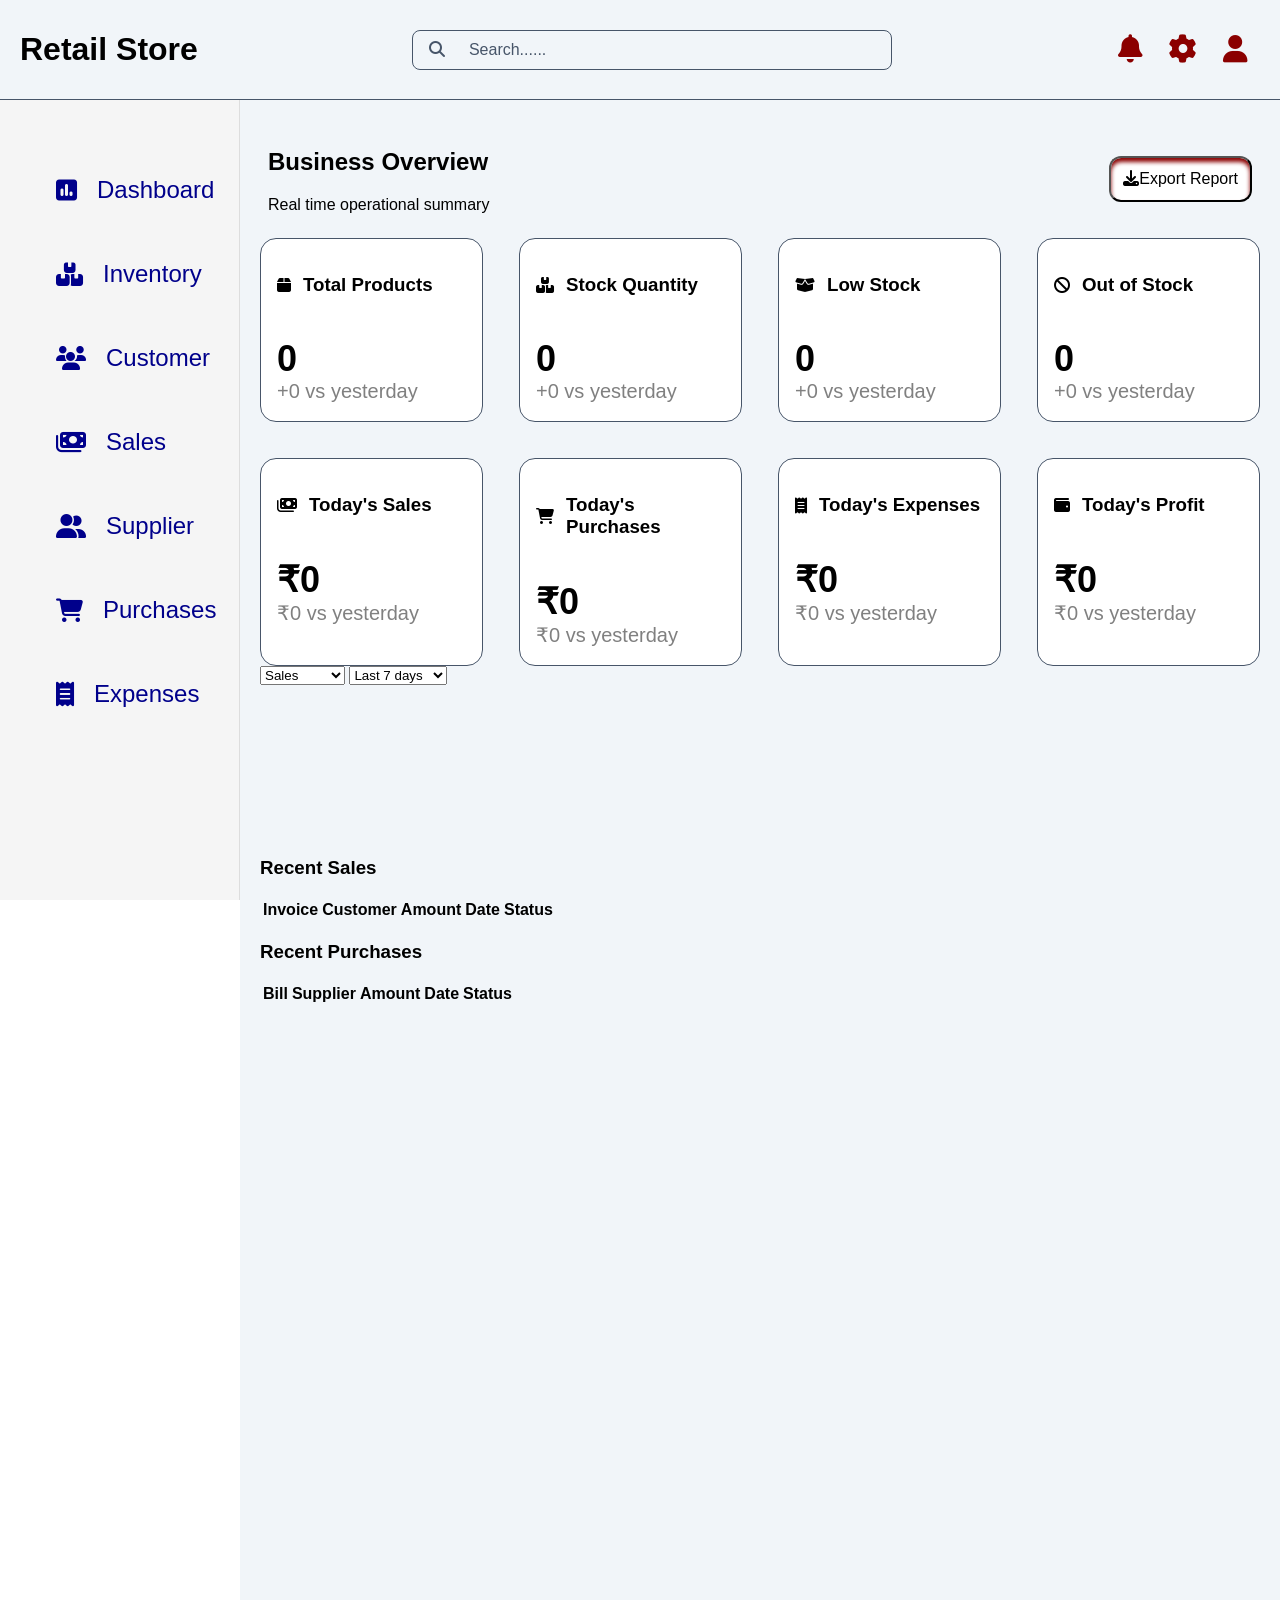
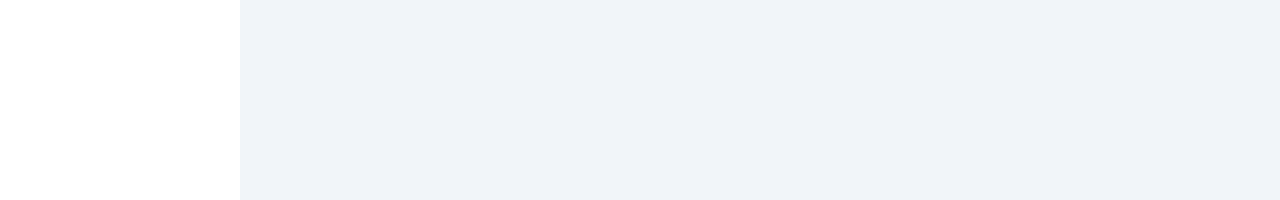
==== index.html @ 20d13215 "dashboard card css completed" ====
<!DOCTYPE html>
<html lang="en">
<head>
    <meta charset="UTF-8">
    <meta name="viewport" content="width=device-width, initial-scale=1.0">
    <link rel="stylesheet" href="https://cdnjs.cloudflare.com/ajax/libs/font-awesome/6.7.2/css/all.min.css">
    <link rel="stylesheet" href="./css/dashboard.css">
    <link rel="stylesheet" href="./css/layout.css">
    <title>Retail Management System</title>
</head>
<body>
    <!-- app layout -->
    <header class="header">
        <div class="header-logo">
            <h1>Retail Store</h1>
        </div>

        <form class="header-search" id="header-search">
            <label for="search">
                <span><i class="fa-solid fa-magnifying-glass"></i></span>
            </label>
            <input id="search" name="search" placeholder="Search......" type="search">
        </form>

        <div class="header-actions">
            <button><i class="fa-solid fa-bell"></i></button>
            <button><i class="fa-solid fa-gear"></i></button>
            <button><i class="fa-solid fa-user"></i></button>
        </div>
    </header>

    <main>
        <!-- app layout -->
        <div class="app-layout">
            <aside class="sidebar">
                <nav class="navlinks" id="navlinks">
                    <a href="index.html"><i class="fa-solid fa-square-poll-vertical"></i>Dashboard</a>
                    <a href="inventory.html"><i class="fa-solid fa-boxes-stacked"></i>Inventory</a>
                    <a href="customer.html"><i class="fa-solid fa-users"></i>Customer</a>
                    <a href="sales.html"><i class="fa-solid fa-money-bills"></i>Sales</a>
                    <a href="supplier.html"><i class="fa-solid fa-user-group"></i>Supplier</a>
                    <a href="purchase.html"><i class="fa-solid fa-cart-shopping"></i>Purchases</a>
                    <a href="expense.html"><i class="fa-solid fa-receipt"></i>Expenses</a>
                </nav>
            </aside>

            <section class="page-section">
                <div class="dashboard-header">
                    <div class="dashboard-title">
                        <h2>Business Overview</h2>
                        <p>Real time operational summary</p>
                    </div>

                    <div class="dashboard-action" id="dashboard-action">
                        <button class="dashboard-button" type="submit"><i class="fa-solid fa-download"></i>Export Report</button>
                    </div>
                </div>
                
                <div class="dashboard-cards" id="dashboard-cards">
                    <div class="card">
                        <div class="card-header">
                            <i class="fa-solid fa-box"></i> <h3>Total Products</h3>
                        </div>
                        <div class="card-body">
                            <p class="card-number" id="total-products">0</p>
                            <p class="card-comparison">+0 vs yesterday</p>
                        </div>
                    </div>

                    <div class="card">
                        <div class="card-header">
                            <i class="fa-solid fa-boxes-stacked"></i> <h3>Stock Quantity</h3>
                        </div>
                        <div class="card-body">
                            <p class="card-number" id="stock-quantity">0</p>
                            <p class="card-comparison">+0 vs yesterday</p>
                        </div>
                    </div>

                    <div class="card">
                        <div class="card-header">
                            <i class="fa-solid fa-box-open"></i> <h3>Low Stock</h3>
                        </div>
                        <div class="card-body">
                            <p class="card-number" id="low-stock">0</p>
                            <p class="card-comparison">+0 vs yesterday</p>
                        </div>
                    </div>

                    <div class="card">
                        <div class="card-header">
                            <i class="fa-solid fa-ban"></i> <h3>Out of Stock</h3>
                        </div>
                        <div class="card-body">
                            <p class="card-number" id="stock-out">0</p>
                            <p class="card-comparison">+0 vs yesterday</p>
                        </div>
                    </div>

                        <!-- business cards -->
                    <div class="card">
                        <div class="card-header">
                            <i class="fa-solid fa-money-bills"></i> <h3>Today's Sales</h3>
                        </div>
                        <div class="card-body">
                            <p class="card-number" id="today-sales">₹0</p>
                            <p class="card-comparison">₹0 vs yesterday</p>
                        </div>
                    </div>

                    <div class="card">
                        <div class="card-header">
                            <i class="fa-solid fa-cart-shopping"></i> <h3>Today's Purchases</h3>
                        </div>
                        <div class="card-body">
                            <p class="card-number" id="today-purchases">₹0</p>
                            <p class="card-comparison">₹0 vs yesterday</p>
                        </div>
                    </div>

                    <div class="card">
                        <div class="card-header">
                            <i class="fa-solid fa-receipt"></i> <h3>Today's Expenses</h3>
                        </div>
                        <div class="card-body">
                            <p class="card-number" id="today-expenses">₹0</p>
                            <p class="card-comparison">₹0 vs yesterday</p>
                        </div>
                    </div>

                    <div class="card">
                        <div class="card-header">
                            <i class="fa-solid fa-wallet"></i> <h3>Today's Profit</h3>
                        </div>
                        <div class="card-body">
                            <p class="card-number" id="today-profit">₹0</p>
                            <p class="card-comparison">₹0 vs yesterday</p>
                        </div>
                    </div>
                </div>

                <div class="dashboard-chart">
                    <div class="chart-header">
                        <select name="business-trend" id="business-trend">
                            <option value="sales" selected>Sales</option>
                            <option value="purchase">Purchases</option>
                            <option value="expense">Expenses</option>
                            <option value="profit">Profit</option>
                        </select>
                        <select name="business-period" id="business-period">
                            <option value="7">Last 7 days</option>
                            <option value="14">Last 14 days</option>
                            <option value="30">Last 30 days</option>
                        </select>
                    </div>
                    <div class="chart-body">
                        <canvas id="business-chart"></canvas>
                    </div>
                </div>

                <div class="dashboard-tables">
                    <div class="dashboard-table">
                        <h3 class="table-title">Recent Sales</h3>
                        <table class="sales-recent-table" id="sales-recent-table">
                            <thead>
                                <tr>
                                    <th>Invoice</th>
                                    <th>Customer</th>
                                    <th>Amount</th>
                                    <th>Date</th>
                                    <th>Status</th>
                                </tr>
                            </thead>
                            <tbody></tbody>
                        </table>
                    </div>
                    
                    <div class="dashboard-table">
                        <h3 class="table-title">Recent Purchases</h3>
                        <table class="purchase-recent-table" id="purchases-recent-table">
                            <thead>
                                <tr>
                                    <th>Bill</th>
                                    <th>Supplier</th>
                                    <th>Amount</th>
                                    <th>Date</th>
                                    <th>Status</th>
                                </tr>
                            </thead>
                            <tbody></tbody>
                        </table>
                    </div>
                </div>
            </section>
        </div>
    </main>
    <script src="./JS/app.js"></script>
    <script src="./JS/dashboard.js"></script>
</body>
</html>
---- css/dashboard.css ----
.dashboard-header {
    display: flex;
    flex-direction: row;
    align-items: center;
    justify-content: space-between;
    padding: 8px;
}

.dashboard-action button {
    padding: 12px;
    font-size: 16px;
    background-color: white;
    border-radius: 12px;
    transition: 0.4s;
    box-shadow: inset 0px 4px 4px darkred;
}

.dashboard-action button:active {
    background-color: darkred;
    color: white;
    box-shadow: inset 0px -4px 4px white;
    cursor: pointer;
}

.dashboard-cards {
    display: grid;
    grid-template-columns: repeat(4, 1fr);
    gap: 36px;

}

.card {
    display: flex;
    flex-direction: column;
    background-color: white;
    color: black;
    padding: 16px;
    min-height: 180px;
    border: 1px solid #475569;
    border-radius: 16px;
}

.card-header {
    display: flex;
    align-items: center;
    gap: 12px;
    font-size: 16px;
    margin-bottom: 24px;
}

.card-number {
    font-size: 36px;
    font-weight: 800;
    margin-bottom: 0px;
    margin-top: 0px;
}

.card-comparison {
    font-size: 20px;
    color: gray;
    margin-top: 0px;
    margin-bottom: 2px;
}
---- css/layout.css ----
*, *::before, *::after {
    box-sizing: border-box;
}

body {
    margin: 0;
    font-family: sans-serif;
    height: 100vh;
}

.header {
    width: 100%;
    height: 100px;

    position: fixed;
    top: 0;
    left: 0;

    display: flex;
    flex-direction: row;
    justify-content: space-between;
    align-items: center;

    padding: 20px;

    background-color: #f1f5f9;
    color: black;

    border-bottom: 1px solid #475569;
}

.header-logo {
    font-size: 16px;
}

.header-search {
    width: 480px;
    height: 40px;

    display: flex;
    align-items: center;
    gap: 12px;

    padding: 0 16px;

    background-color: #f1f5f9;
    border: 1px solid #475569;
    border-radius: 8px;
}

.header-search i {
    font-size: 16px;
    color: #475569;
}

.header-search input{
    flex: 1;
    font-size: 16px;
    border: none;
    outline: none;
    background: transparent;
    padding: 12px;
    color: #0f172a;
}

.header-search input::placeholder {
    color: #475569;
}

.header-search:hover {
    color: darkred;
    box-shadow: 4px 4px 8px darkred;
}

.header-search:focus-within {
    box-shadow: 4px 4px 8px darkblue;
}

.header-actions {
    display: flex;
    align-items: center;
    gap: 2px;
}

.header-actions button {
    padding: 12px;
    background: transparent;
    border: none;
    font-size: 28px;
    transition: 0.4s;
    color: darkred;
}

.header-actions button:active {
    color: darkblue;
    cursor: pointer;
}

.app-layout {
    display: flex;
    margin-top: 100px;
    height: calc(100vh - 100px);
}

.sidebar {
    display: flex;
    flex-direction: column;
    height: calc(100vh - 100px);

    width: 240px;
    padding: 20px;

    position: fixed;
    top: 100px;
    left: 0;

    background-color: #f5f5f5;
    border-right: 1px solid #ddd;
}

.page-section {
    flex: 1;
    padding: 20px;
    margin-left: 240px;
    background-color: #f1f5f9;
    height: calc(200vh - 100px);
}

.navlinks {
    display: flex;
    flex-direction: column;
    align-items: flex-start;
    padding: 20px;
    margin-top: 20px;
    height: 400px;
    gap: 24px;
}

.navlinks a {
    display: flex;
    align-items: center;
    gap: 20px;
    color: darkblue;
    font-size: 24px;
    text-decoration: none;

    padding: 16px;
}

.navlinks a:hover {
    background-color: #e5e7eb;
    color: #111827;
}
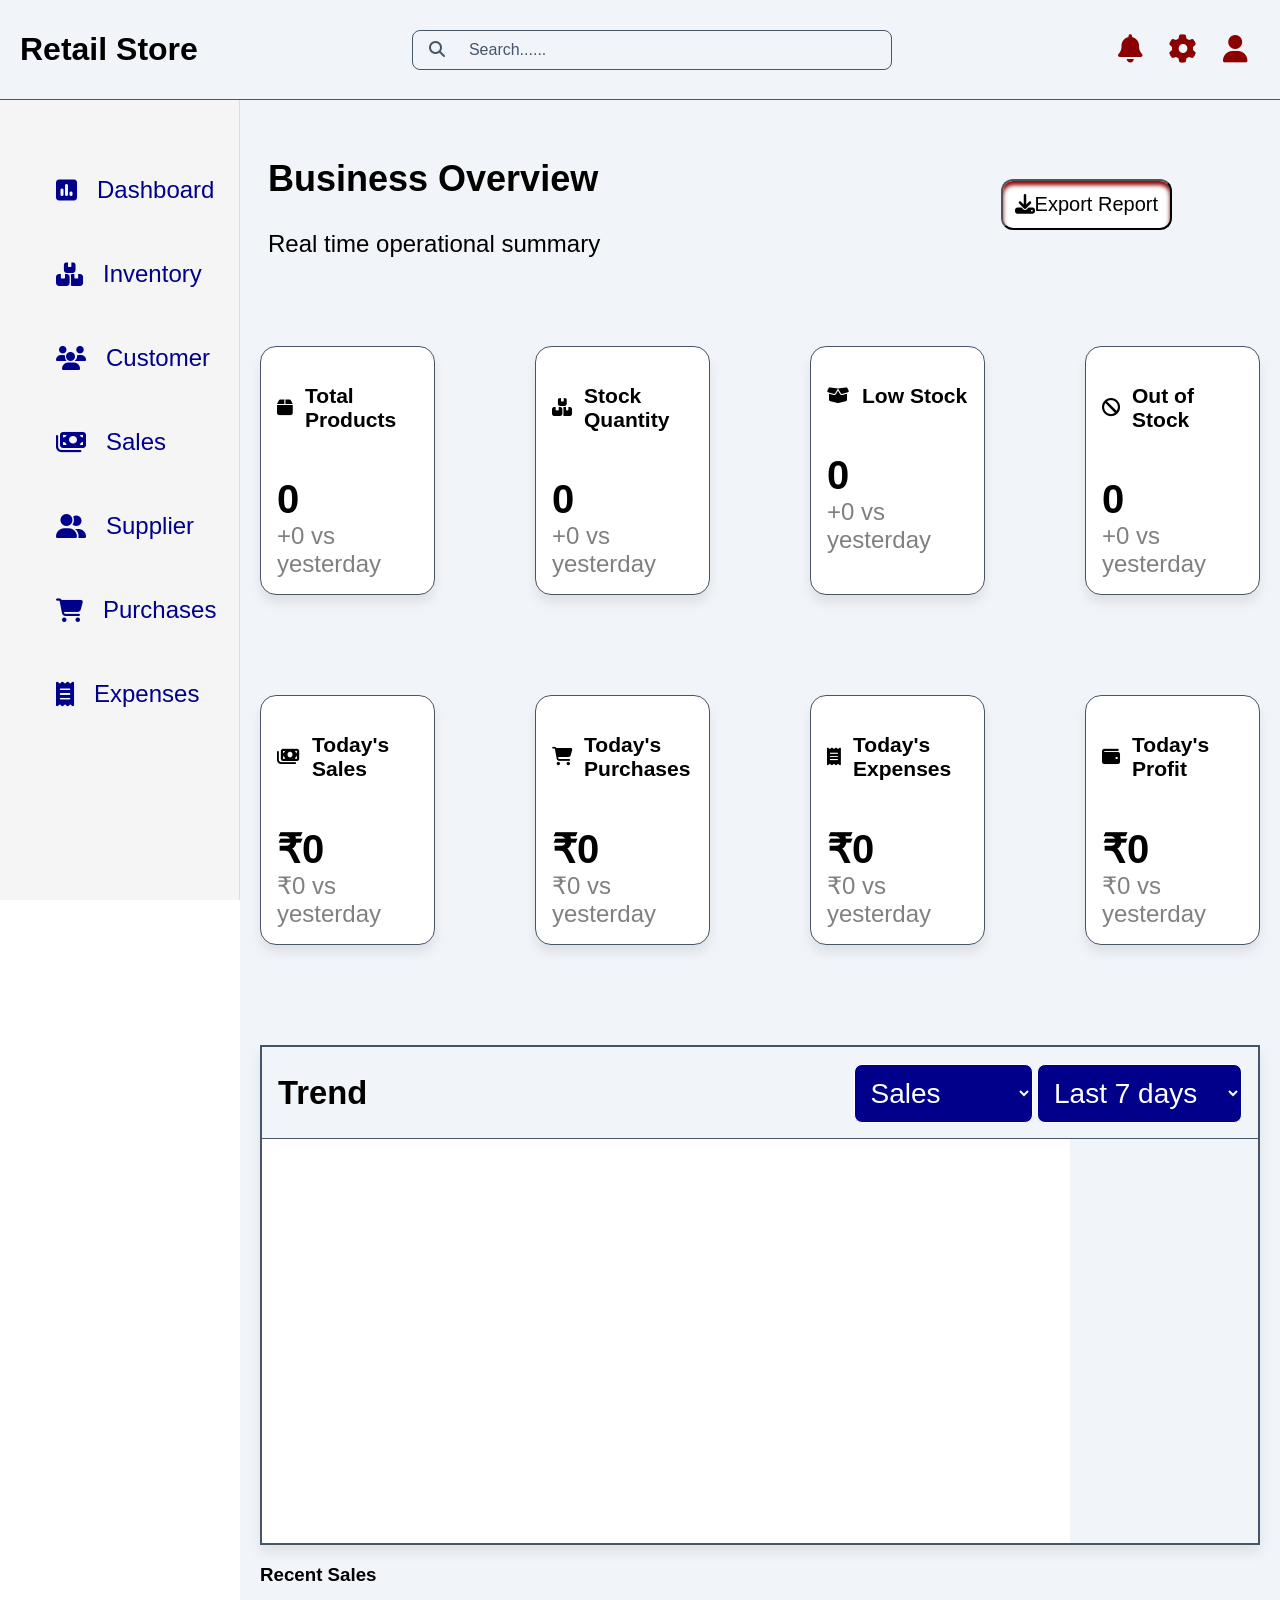
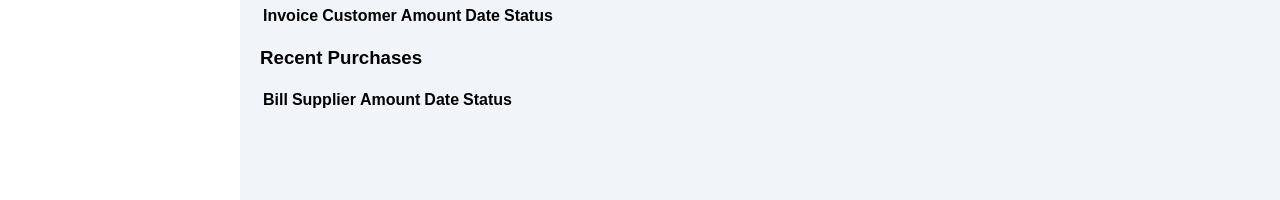
==== commit bb84d793: "dsahboard chart CSS complete" ====
--- a/index.html
+++ b/index.html
@@ -141,17 +141,22 @@
 
                 <div class="dashboard-chart">
                     <div class="chart-header">
-                        <select name="business-trend" id="business-trend">
-                            <option value="sales" selected>Sales</option>
-                            <option value="purchase">Purchases</option>
-                            <option value="expense">Expenses</option>
-                            <option value="profit">Profit</option>
-                        </select>
-                        <select name="business-period" id="business-period">
-                            <option value="7">Last 7 days</option>
-                            <option value="14">Last 14 days</option>
-                            <option value="30">Last 30 days</option>
-                        </select>
+                        <div class="chart-title">
+                            <h3>Trend</h3>
+                        </div>
+                        <div class="chart-choices">
+                            <select name="business-trend" id="business-trend">
+                                <option value="sales" selected>Sales</option>
+                                <option value="purchase">Purchases</option>
+                                <option value="expense">Expenses</option>
+                                <option value="profit">Profit</option>
+                            </select>
+                            <select name="business-period" id="business-period">
+                                <option value="7">Last 7 days</option>
+                                <option value="14">Last 14 days</option>
+                                <option value="30">Last 30 days</option>
+                            </select>
+                        </div>
                     </div>
                     <div class="chart-body">
                         <canvas id="business-chart"></canvas>
--- a/css/dashboard.css
+++ b/css/dashboard.css
@@ -4,11 +4,20 @@
     align-items: center;
     justify-content: space-between;
     padding: 8px;
+    margin-bottom: 56px;
+}
+
+.dashboard-title {
+    font-size: 24px;
+}
+
+.dashboard-action {
+    margin-right: 80px;
 }
 
 .dashboard-action button {
     padding: 12px;
-    font-size: 16px;
+    font-size: 20px;
     background-color: white;
     border-radius: 12px;
     transition: 0.4s;
@@ -25,7 +34,7 @@
 .dashboard-cards {
     display: grid;
     grid-template-columns: repeat(4, 1fr);
-    gap: 36px;
+    gap: 100px;
 
 }
 
@@ -35,29 +44,78 @@
     background-color: white;
     color: black;
     padding: 16px;
-    min-height: 180px;
+    min-height: 230px;
     border: 1px solid #475569;
     border-radius: 16px;
+    box-shadow: 0px 8px 12px rgba(0,0,0,0.08);
 }
 
 .card-header {
     display: flex;
     align-items: center;
     gap: 12px;
-    font-size: 16px;
+    font-size: 18px;
     margin-bottom: 24px;
+    min-height: 48px;
 }
 
 .card-number {
-    font-size: 36px;
+    font-size: 40px;
     font-weight: 800;
     margin-bottom: 0px;
     margin-top: 0px;
 }
 
 .card-comparison {
-    font-size: 20px;
+    font-size: 24px;
     color: gray;
     margin-top: 0px;
-    margin-bottom: 2px;
-}+    margin-bottom: 0px;
+}
+
+.dashboard-chart {
+    display: flex;
+    flex-direction: column;
+    padding: 4px 0px 0px 0px;
+    border: 2px solid #475569;
+    margin: 100px 0px 0px 0px;
+
+    height: 500px;
+    box-shadow: 0 8px 12px rgba(0,0,0,0.08);
+}
+
+.chart-header {
+    padding: 2px 16px 4px 16px;
+    display: flex;
+    justify-content: space-between;
+    align-items: center;
+    gap: 36px;
+
+    border-bottom: 1px solid #475569;
+
+    height: 88px;
+    flex-shrink: 0;
+}
+
+.chart-title {
+    font-size: 28px;
+}
+.chart-header select, option {
+    font-size: 28px;
+    padding: 12px;
+
+    background-color: darkblue;
+    color: white;
+    border: 1px solid white;
+    border-radius: 8px;
+}
+
+.chart-body {
+    flex: 1;
+    position: relative;
+}
+
+.chart-body canvas {
+    height: 100%;
+    background-color: white;
+}
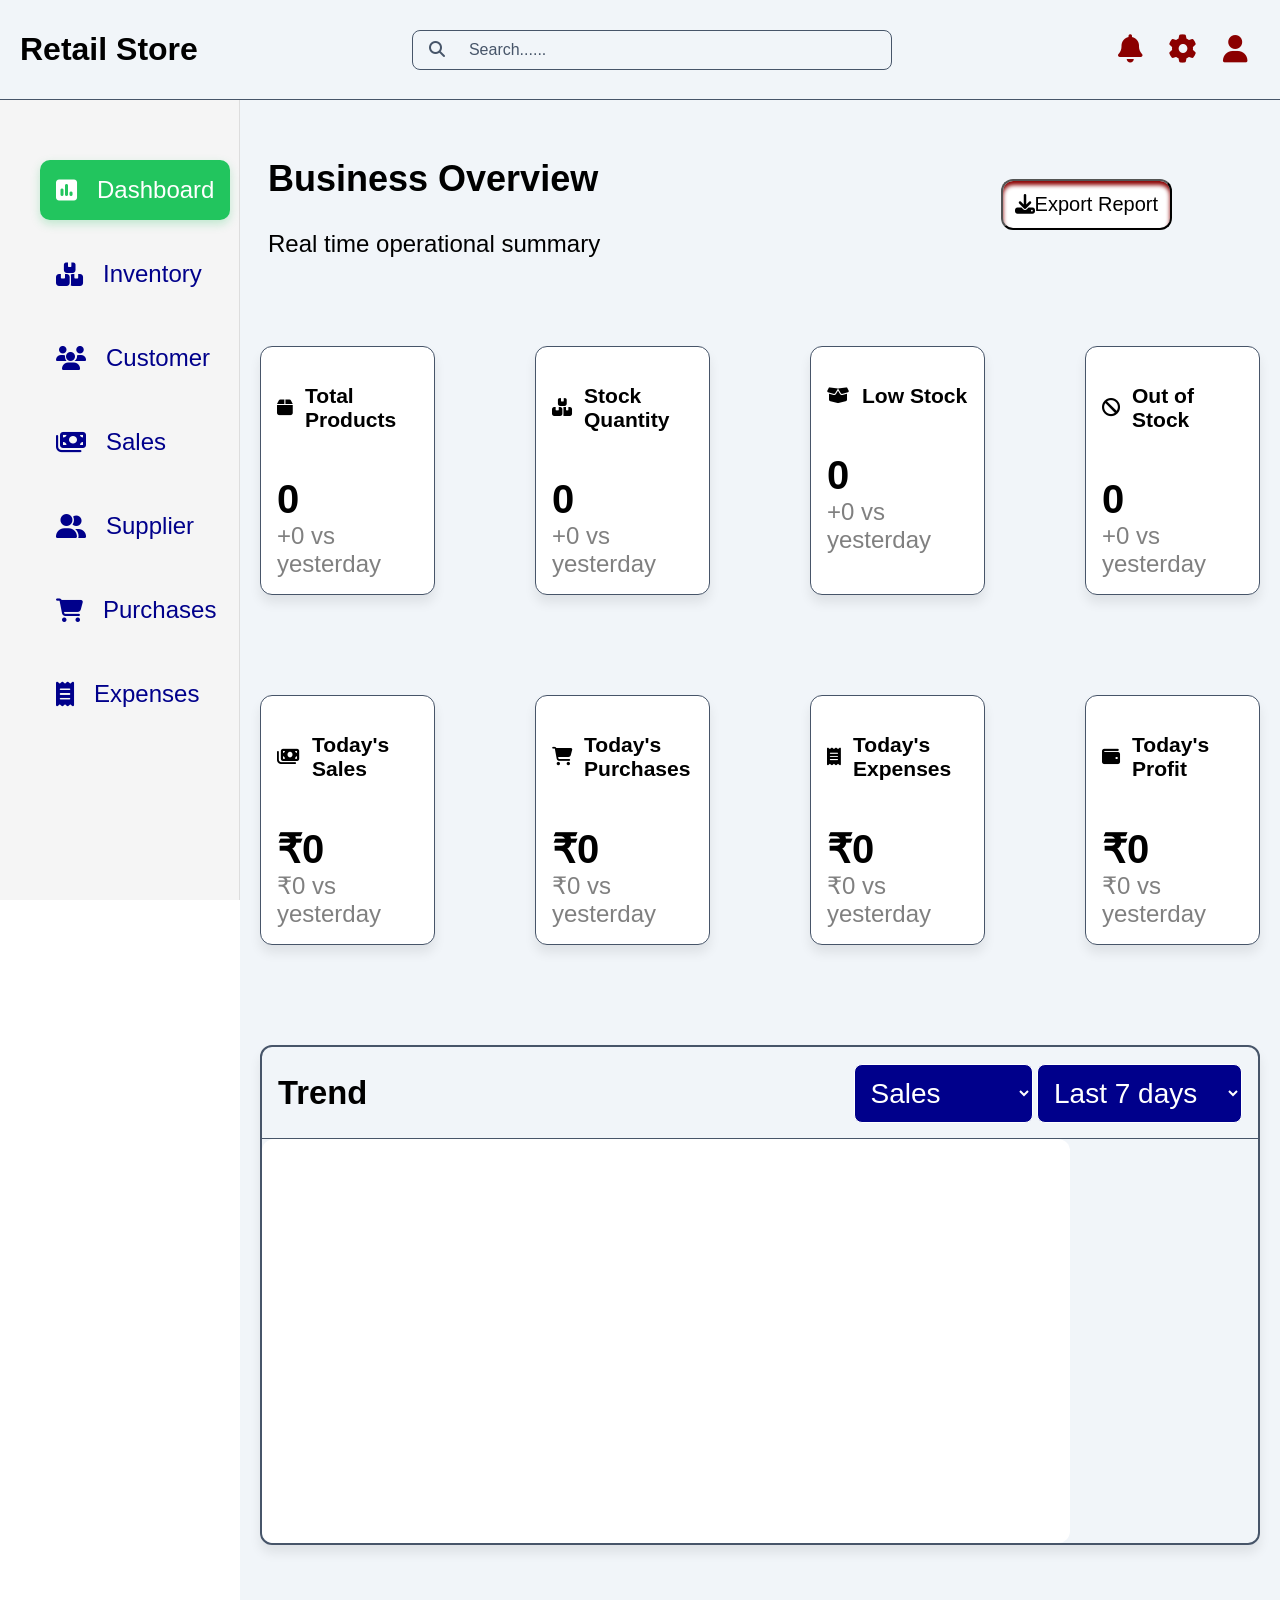
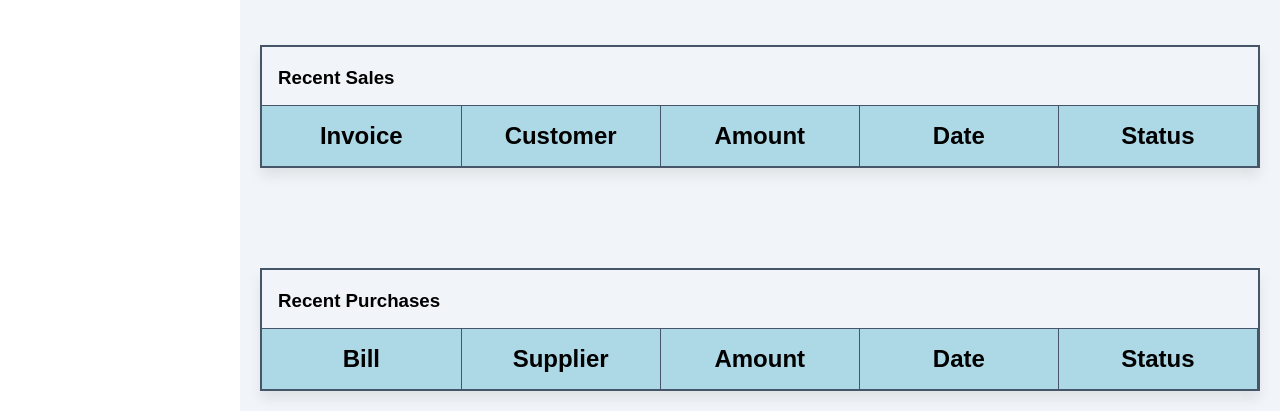
==== commit 5383821b: "inventory app layout UI completed" ====
--- a/index.html
+++ b/index.html
@@ -34,7 +34,7 @@
         <div class="app-layout">
             <aside class="sidebar">
                 <nav class="navlinks" id="navlinks">
-                    <a href="index.html"><i class="fa-solid fa-square-poll-vertical"></i>Dashboard</a>
+                    <a href="index.html" class="active"><i class="fa-solid fa-square-poll-vertical"></i>Dashboard</a>
                     <a href="inventory.html"><i class="fa-solid fa-boxes-stacked"></i>Inventory</a>
                     <a href="customer.html"><i class="fa-solid fa-users"></i>Customer</a>
                     <a href="sales.html"><i class="fa-solid fa-money-bills"></i>Sales</a>
--- a/css/dashboard.css
+++ b/css/dashboard.css
@@ -46,7 +46,7 @@
     padding: 16px;
     min-height: 230px;
     border: 1px solid #475569;
-    border-radius: 16px;
+    border-radius: 12px;
     box-shadow: 0px 8px 12px rgba(0,0,0,0.08);
 }
 
@@ -78,6 +78,7 @@
     flex-direction: column;
     padding: 4px 0px 0px 0px;
     border: 2px solid #475569;
+    border-radius: 12px;
     margin: 100px 0px 0px 0px;
 
     height: 500px;
@@ -112,10 +113,50 @@
 
 .chart-body {
     flex: 1;
-    position: relative;
 }
 
 .chart-body canvas {
     height: 100%;
     background-color: white;
+    border-radius: 12px;
 }
+
+.dashboard-table {
+    display: flex;
+    flex-direction: column;
+    padding: 4px 0px 0px 0px;
+    border: 2px solid #475569;
+    margin: 100px 0px 0px 0px;
+    box-shadow: 0 8px 12px rgba(0,0,0,0.08);
+}
+
+.table-title {
+    padding: 16px;
+    display: flex;
+    justify-content: flex-start;
+    margin: 0;
+    border-bottom: 1px solid #475569;
+}
+
+.sales-recent-table, .purchase-recent-table {
+    table-layout: fixed;
+    border-collapse: collapse;
+    margin: 0;
+    line-height: 1.5;
+    width: 100%;
+}
+
+.sales-recent-table th, .purchase-recent-table th {
+    font-size: 24px;
+    background-color: lightblue;
+    text-align: center;
+    padding: 12px;
+    border-right: 1px solid #475569;
+}
+
+.sales-recent-table td, .purchase-recent-table td {
+    font-size: 20px;
+    text-align: center;
+    background-color: white;
+    border-right: 1px solid #475569;
+}
--- a/css/layout.css
+++ b/css/layout.css
@@ -5,7 +5,6 @@
 body {
     margin: 0;
     font-family: sans-serif;
-    height: 100vh;
 }
 
 .header {
@@ -99,7 +98,6 @@
 .app-layout {
     display: flex;
     margin-top: 100px;
-    height: calc(100vh - 100px);
 }
 
 .sidebar {
@@ -123,7 +121,6 @@
     padding: 20px;
     margin-left: 240px;
     background-color: #f1f5f9;
-    height: calc(200vh - 100px);
 }
 
 .navlinks {
@@ -147,8 +144,18 @@
     padding: 16px;
 }
 
-.navlinks a:hover {
+.navlinks a:hover:not(.active) {
     background-color: #e5e7eb;
     color: #111827;
 }
 
+.navlinks a.active {
+    background-color: #22c55e;
+    color: white;
+    border-radius: 10px;
+    box-shadow: 0 4px 10px rgba(34, 197, 94, 0.25);
+}
+
+.navlinks a.active i {
+    color: white;
+}
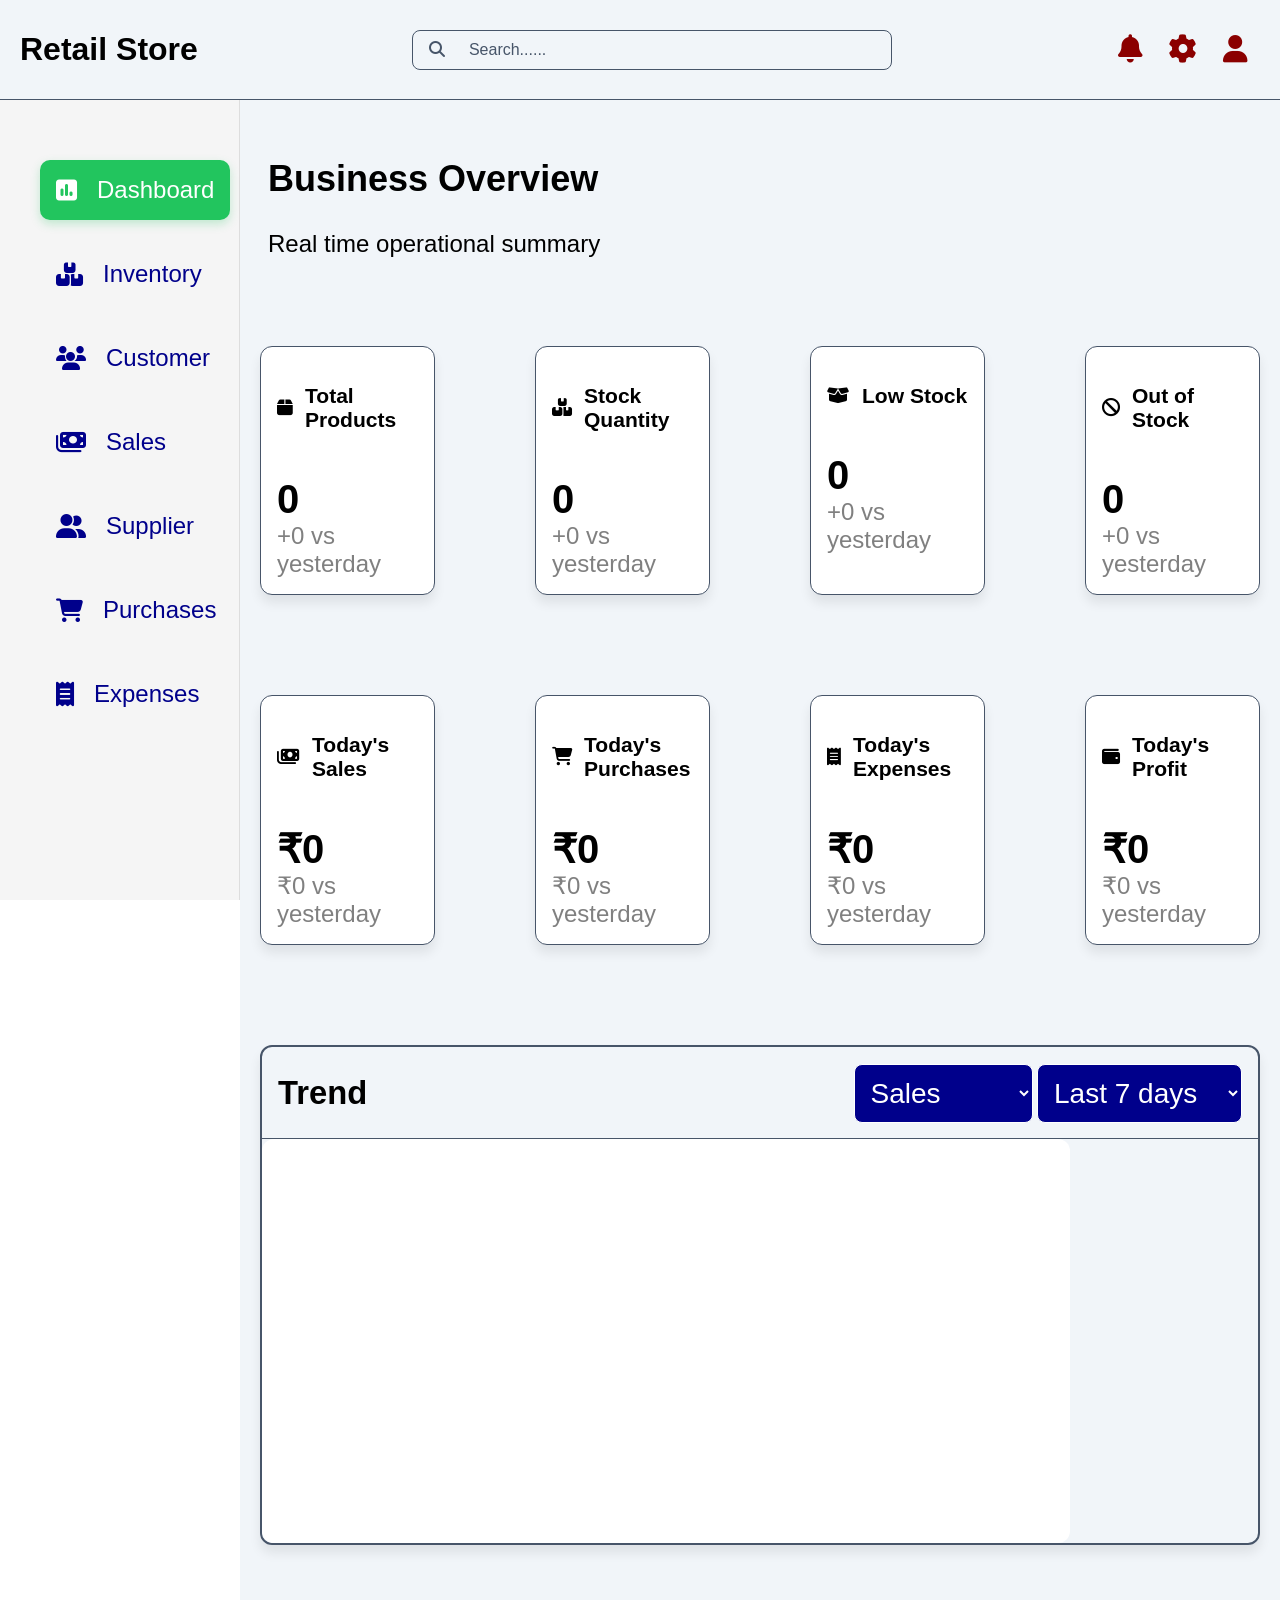
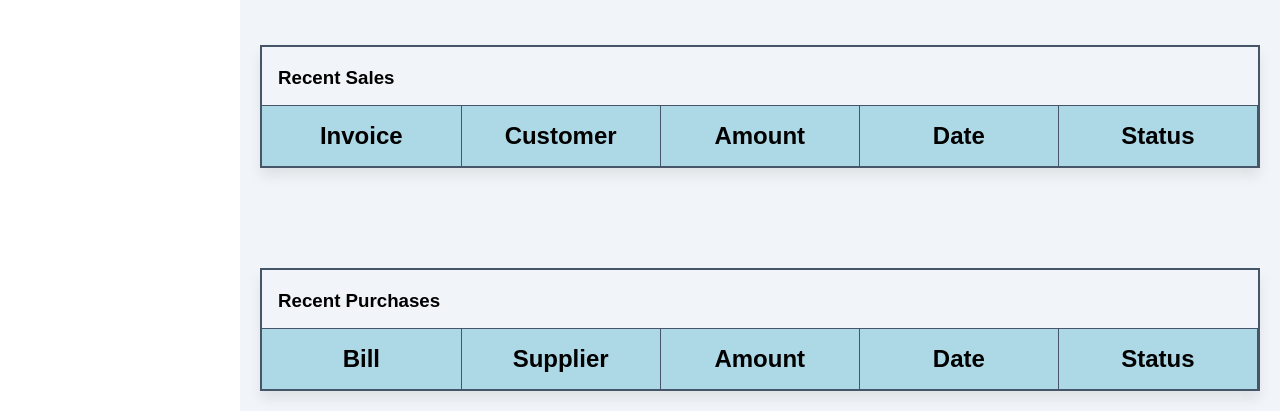
==== commit d06cad00: "inventory half html completed" ====
--- a/index.html
+++ b/index.html
@@ -15,11 +15,11 @@
             <h1>Retail Store</h1>
         </div>
 
-        <form class="header-search" id="header-search">
-            <label for="search">
-                <span><i class="fa-solid fa-magnifying-glass"></i></span>
+        <form class="header-search">
+            <label for="header-search">
+                <i class="fa-solid fa-magnifying-glass"></i>
             </label>
-            <input id="search" name="search" placeholder="Search......" type="search">
+            <input id="header-search" name="header-search" placeholder="Search......" type="search">
         </form>
 
         <div class="header-actions">
@@ -49,10 +49,6 @@
                     <div class="dashboard-title">
                         <h2>Business Overview</h2>
                         <p>Real time operational summary</p>
-                    </div>
-
-                    <div class="dashboard-action" id="dashboard-action">
-                        <button class="dashboard-button" type="submit"><i class="fa-solid fa-download"></i>Export Report</button>
                     </div>
                 </div>
                 
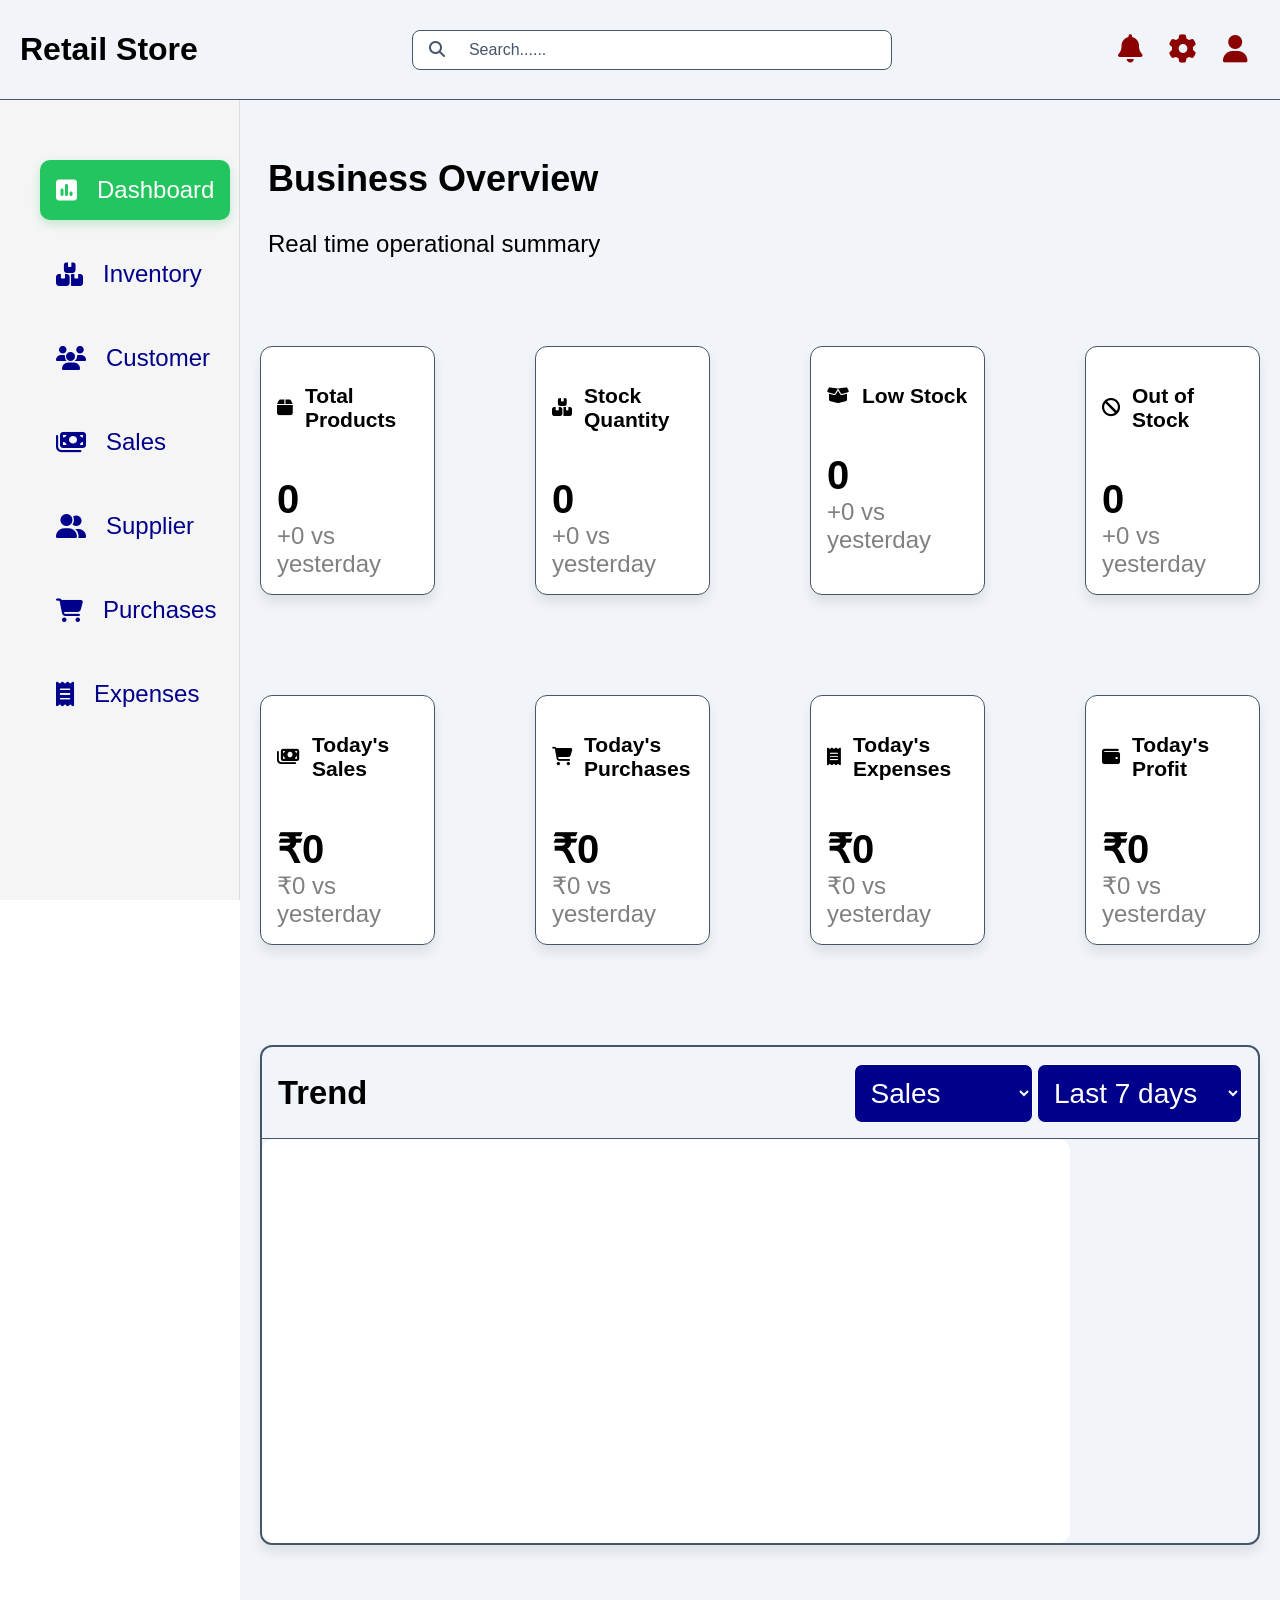
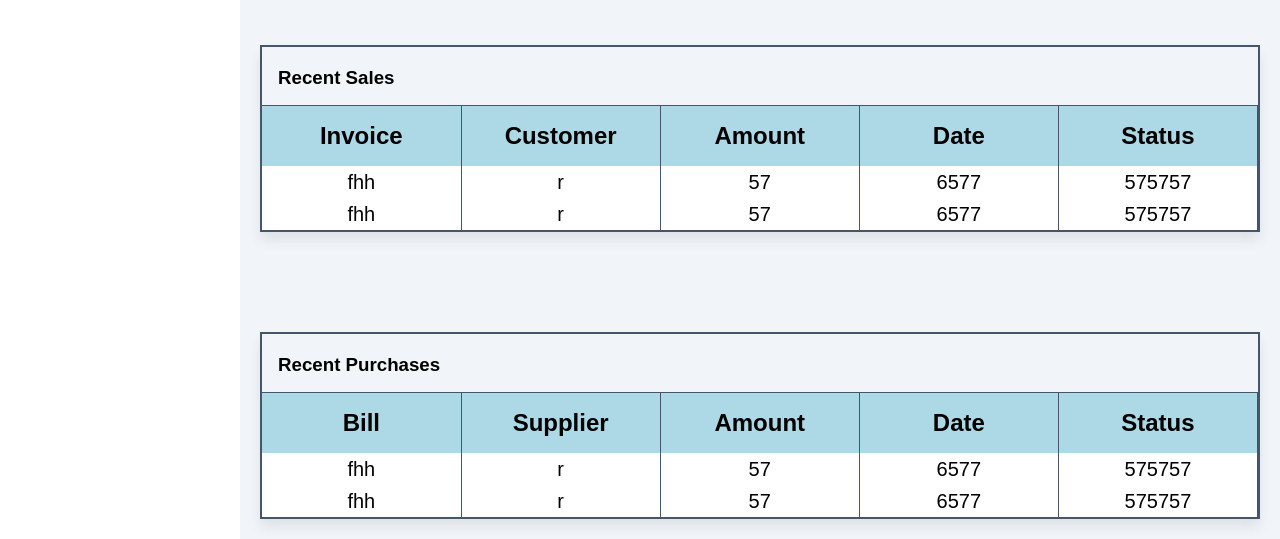
==== commit 9d9bbe9c: "inventory half CSS completed" ====
--- a/index.html
+++ b/index.html
@@ -6,6 +6,7 @@
     <link rel="stylesheet" href="https://cdnjs.cloudflare.com/ajax/libs/font-awesome/6.7.2/css/all.min.css">
     <link rel="stylesheet" href="./css/dashboard.css">
     <link rel="stylesheet" href="./css/layout.css">
+    <link rel="stylesheet" href="./css/components.css">
     <title>Retail Management System</title>
 </head>
 <body>
@@ -44,15 +45,15 @@
                 </nav>
             </aside>
 
-            <section class="page-section">
-                <div class="dashboard-header">
-                    <div class="dashboard-title">
+            <section class="page-section dashboard-page">
+                <div class="page-header">
+                    <div class="page-title">
                         <h2>Business Overview</h2>
                         <p>Real time operational summary</p>
                     </div>
                 </div>
                 
-                <div class="dashboard-cards" id="dashboard-cards">
+                <div class="cards-grid" id="dashboard-cards">
                     <div class="card">
                         <div class="card-header">
                             <i class="fa-solid fa-box"></i> <h3>Total Products</h3>
@@ -172,7 +173,22 @@
                                     <th>Status</th>
                                 </tr>
                             </thead>
-                            <tbody></tbody>
+                            <tbody>
+                                <tr>
+                                    <td>fhh</td>
+                                    <td>r</td>
+                                    <td>57</td>
+                                    <td>6577</td>
+                                    <td>575757</td>
+                                </tr>
+                                <tr>
+                                    <td>fhh</td>
+                                    <td>r</td>
+                                    <td>57</td>
+                                    <td>6577</td>
+                                    <td>575757</td>
+                                </tr>
+                            </tbody>
                         </table>
                     </div>
                     
@@ -188,7 +204,22 @@
                                     <th>Status</th>
                                 </tr>
                             </thead>
-                            <tbody></tbody>
+                            <tbody>
+                                <tr>
+                                    <td>fhh</td>
+                                    <td>r</td>
+                                    <td>57</td>
+                                    <td>6577</td>
+                                    <td>575757</td>
+                                </tr>
+                                <tr>
+                                    <td>fhh</td>
+                                    <td>r</td>
+                                    <td>57</td>
+                                    <td>6577</td>
+                                    <td>575757</td>
+                                </tr>
+                            </tbody>
                         </table>
                     </div>
                 </div>
--- a/css/dashboard.css
+++ b/css/dashboard.css
@@ -1,77 +1,3 @@
-.dashboard-header {
-    display: flex;
-    flex-direction: row;
-    align-items: center;
-    justify-content: space-between;
-    padding: 8px;
-    margin-bottom: 56px;
-}
-
-.dashboard-title {
-    font-size: 24px;
-}
-
-.dashboard-action {
-    margin-right: 80px;
-}
-
-.dashboard-action button {
-    padding: 12px;
-    font-size: 20px;
-    background-color: white;
-    border-radius: 12px;
-    transition: 0.4s;
-    box-shadow: inset 0px 4px 4px darkred;
-}
-
-.dashboard-action button:active {
-    background-color: darkred;
-    color: white;
-    box-shadow: inset 0px -4px 4px white;
-    cursor: pointer;
-}
-
-.dashboard-cards {
-    display: grid;
-    grid-template-columns: repeat(4, 1fr);
-    gap: 100px;
-
-}
-
-.card {
-    display: flex;
-    flex-direction: column;
-    background-color: white;
-    color: black;
-    padding: 16px;
-    min-height: 230px;
-    border: 1px solid #475569;
-    border-radius: 12px;
-    box-shadow: 0px 8px 12px rgba(0,0,0,0.08);
-}
-
-.card-header {
-    display: flex;
-    align-items: center;
-    gap: 12px;
-    font-size: 18px;
-    margin-bottom: 24px;
-    min-height: 48px;
-}
-
-.card-number {
-    font-size: 40px;
-    font-weight: 800;
-    margin-bottom: 0px;
-    margin-top: 0px;
-}
-
-.card-comparison {
-    font-size: 24px;
-    color: gray;
-    margin-top: 0px;
-    margin-bottom: 0px;
-}
 
 .dashboard-chart {
     display: flex;
--- a/css/layout.css
+++ b/css/layout.css
@@ -42,7 +42,7 @@
 
     padding: 0 16px;
 
-    background-color: #f1f5f9;
+    background-color: white;
     border: 1px solid #475569;
     border-radius: 8px;
 }
--- a/css/components.css
+++ b/css/components.css
@@ -0,0 +1,53 @@
+.page-header {
+    display: flex;
+    flex-direction: row;
+    align-items: center;
+    justify-content: space-between;
+    padding: 8px;
+    margin-bottom: 56px;
+}
+
+.page-title {
+    font-size: 24px;
+}
+
+.cards-grid {
+    display: grid;
+    grid-template-columns: repeat(4, 1fr);
+    gap: 100px;
+}
+
+.card {
+    display: flex;
+    flex-direction: column;
+    background-color: white;
+    color: black;
+    padding: 16px;
+    min-height: 230px;
+    border: 1px solid #475569;
+    border-radius: 12px;
+    box-shadow: 0px 8px 12px rgba(0,0,0,0.08);
+}
+
+.card-header {
+    display: flex;
+    align-items: center;
+    gap: 12px;
+    font-size: 18px;
+    margin-bottom: 24px;
+    min-height: 48px;
+}
+
+.card-number {
+    font-size: 40px;
+    font-weight: 800;
+    margin-bottom: 0px;
+    margin-top: 0px;
+}
+
+.card-comparison {
+    font-size: 24px;
+    color: gray;
+    margin-top: 0px;
+    margin-bottom: 0px;
+}
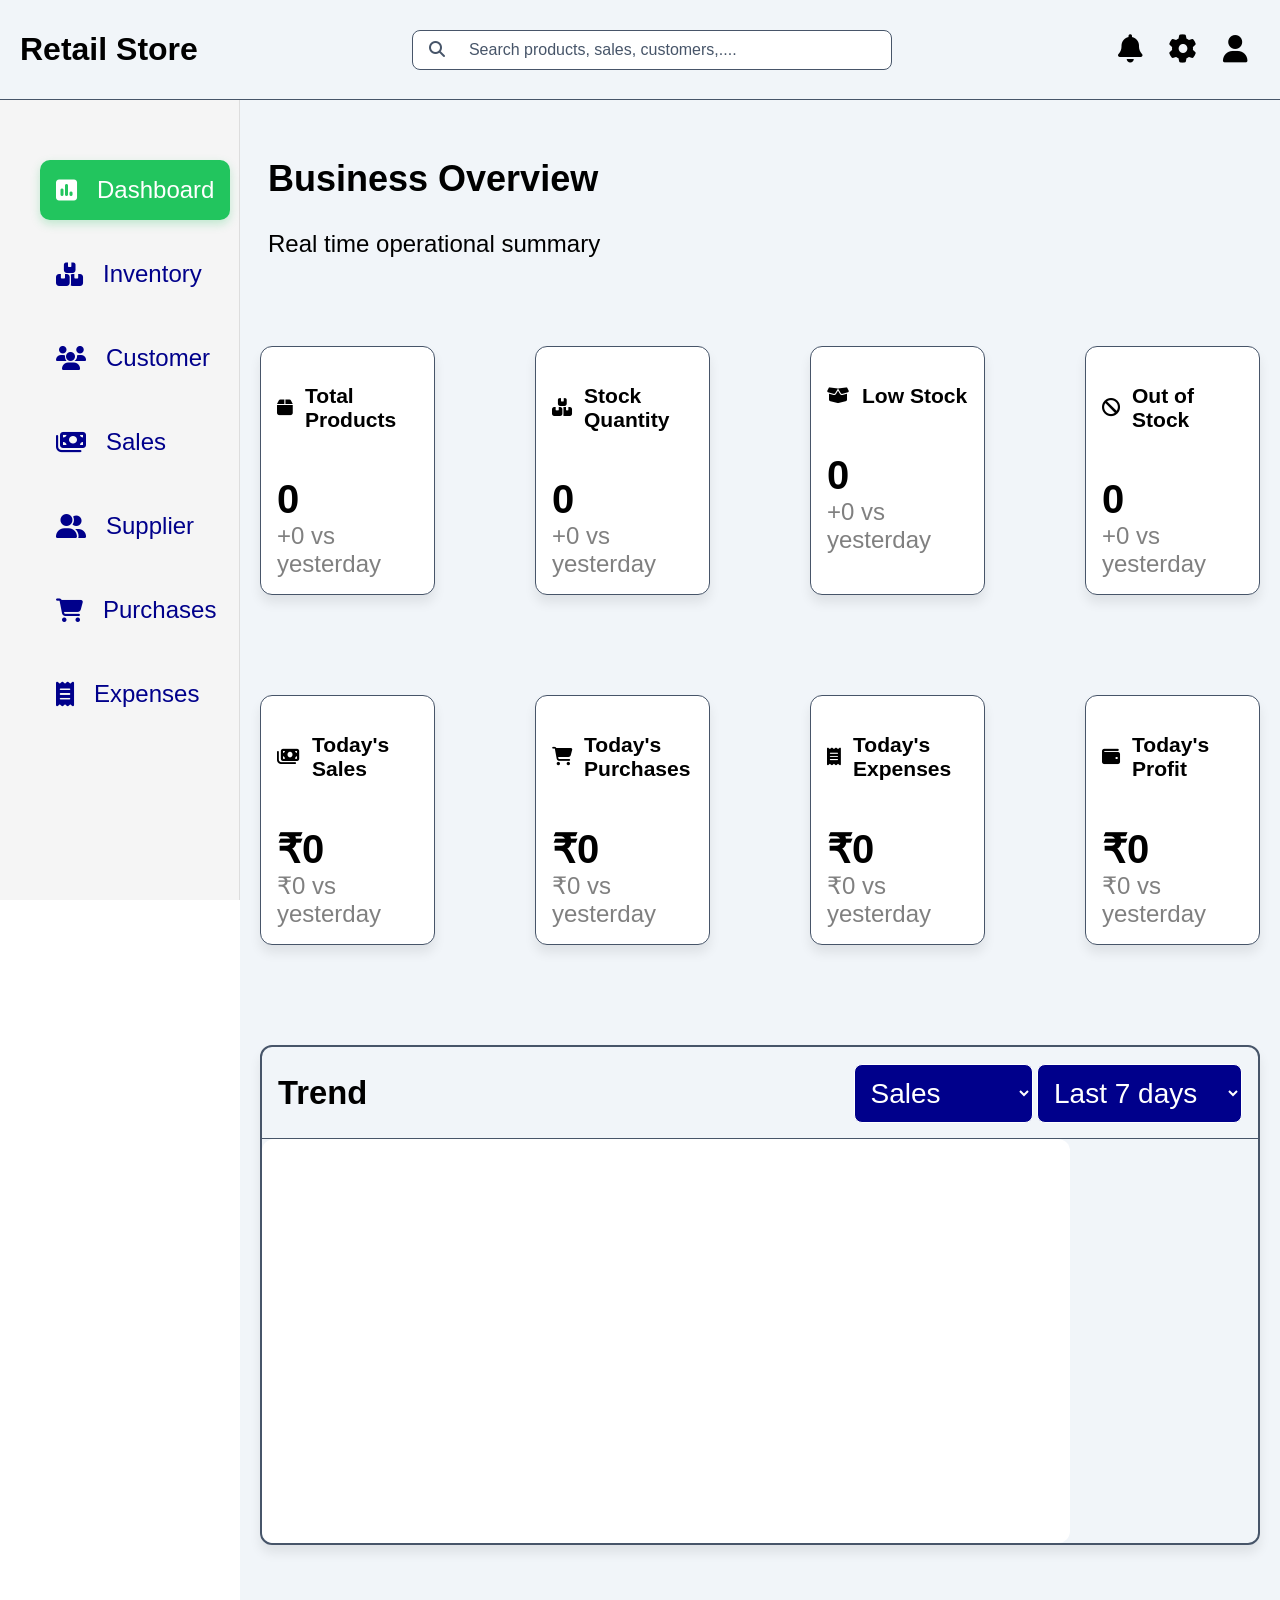
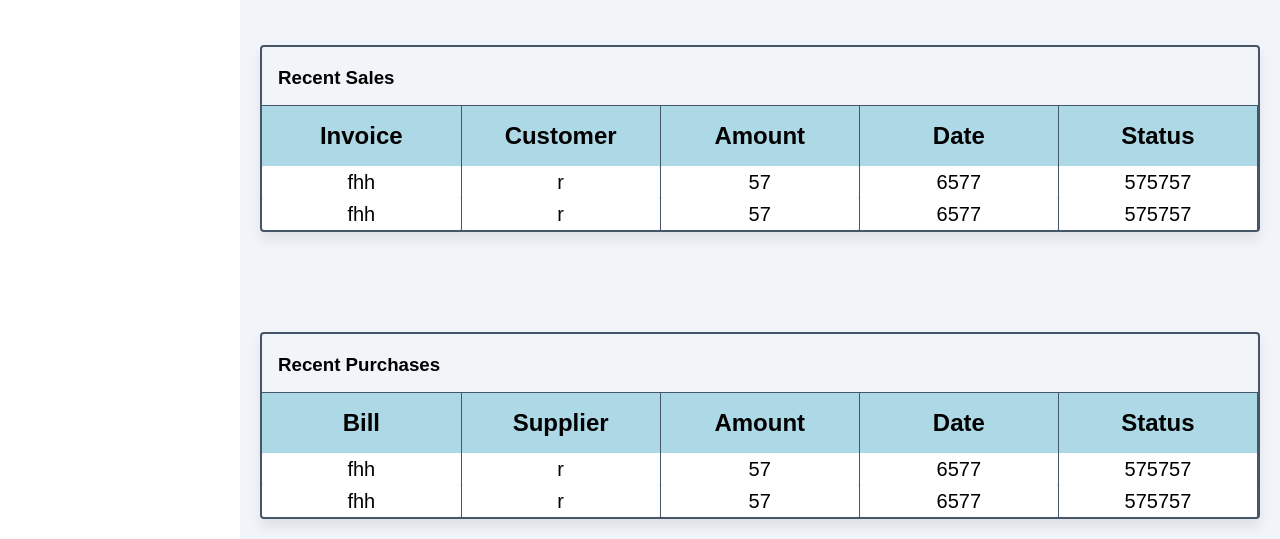
==== commit 0f55765c: "customer module html completed" ====
--- a/index.html
+++ b/index.html
@@ -20,7 +20,7 @@
             <label for="header-search">
                 <i class="fa-solid fa-magnifying-glass"></i>
             </label>
-            <input id="header-search" name="header-search" placeholder="Search......" type="search">
+            <input id="header-search" name="header-search" placeholder="Search products, sales, customers,...." type="search">
         </form>
 
         <div class="header-actions">
@@ -226,7 +226,7 @@
             </section>
         </div>
     </main>
-    <script src="./JS/app.js"></script>
-    <script src="./JS/dashboard.js"></script>
+    <script src="./js/app.js"></script>
+    <script src="./js/dashboard.js"></script>
 </body>
 </html>
--- a/css/dashboard.css
+++ b/css/dashboard.css
@@ -52,6 +52,7 @@
     flex-direction: column;
     padding: 4px 0px 0px 0px;
     border: 2px solid #475569;
+    border-radius: 4px;
     margin: 100px 0px 0px 0px;
     box-shadow: 0 8px 12px rgba(0,0,0,0.08);
 }
@@ -85,4 +86,5 @@
     text-align: center;
     background-color: white;
     border-right: 1px solid #475569;
+    border-radius: 4px;
 }
--- a/css/layout.css
+++ b/css/layout.css
@@ -68,7 +68,7 @@
 
 .header-search:hover {
     color: darkred;
-    box-shadow: 4px 4px 8px darkred;
+    box-shadow: 4px 4px 8px black;
 }
 
 .header-search:focus-within {
@@ -87,11 +87,11 @@
     border: none;
     font-size: 28px;
     transition: 0.4s;
-    color: darkred;
+    color: black;
 }
 
 .header-actions button:active {
-    color: darkblue;
+    color: red;
     cursor: pointer;
 }
 
--- a/css/components.css
+++ b/css/components.css
@@ -51,3 +51,150 @@
     margin-top: 0px;
     margin-bottom: 0px;
 }
+
+.page-toolbar {
+    display: flex;
+    flex-direction: row;
+    justify-content: space-between;
+    align-items: center;
+    padding: 12px;
+    font-size: 20px;
+    border-bottom: 1px solid #475569;
+}
+
+.page-search {
+    width: 480px;
+    height: 40px;
+    display: flex;
+    align-items: center;
+    gap: 12px;
+    padding: 16px;
+
+    background-color: white;
+    border: 1px solid #475569;
+    border-radius: 8px;
+}
+
+.page-search i {
+    font-size: 16px;
+    color: #475569;
+}
+
+.page-search input{
+    flex: 1;
+    font-size: 16px;
+    border: none;
+    outline: none;
+    background: transparent;
+    padding: 12px;
+    color: #0f172a;
+}
+
+.page-search input::placeholder {
+    color: #475569;
+}
+
+.page-search:hover {
+    color: black;
+    box-shadow: 4px 4px 8px black;
+}
+
+.page-search:focus-within {
+    box-shadow: 4px 4px 8px darkblue;
+}
+
+.page-action {
+    display: flex;
+    gap: 24px;
+}
+
+.add-product {
+    padding: 12px;
+    font-size: 16px;
+    background-color: white;
+    color: black;
+    border-radius: 12px;
+    transition: 0.4s;
+    box-shadow: inset 0px 4px 4px black;
+    cursor: pointer;
+}
+
+.filter, .sort {
+    width: 80px;
+    padding: 12px;
+    font-size: 16px;
+    background-color: white;
+    color: black;
+    border-radius: 12px;
+    transition: 0.4s;
+    box-shadow: inset 0px 4px 4px black;
+    cursor: pointer;
+}
+
+.add-product:active, .filter:active, .sort:active {
+    background-color: black;
+    color: white;
+    box-shadow: inset 0px -4px 4px white;
+    cursor: pointer;
+}
+
+.page-pagination {
+    display: flex;
+    align-items: center;
+    justify-content: space-between;
+    padding: 0 12px 0 12px;
+}
+
+.pagination-info {
+    font-size: 16px;
+}
+
+.pagination-controls {
+    display: flex;
+    align-items: center;
+    gap: 8px;
+}
+
+.previous-page-button, .next-page-button {
+    display: flex;
+    gap: 4px;
+    padding: 4px;
+    background-color: white;
+    color: black;
+    border: 1px solid #475569;
+    cursor: pointer;
+    border-radius: 4px;
+    transition: 0.4s;
+    box-shadow: inset 0px 1px 4px black;
+}
+
+.page-number {
+    display: flex;
+    gap: 4px;
+    padding: 4px;
+    background-color: white;
+    color: black;
+    border: 1px solid #475569;
+    cursor: pointer;
+    border-radius: 4px;
+    transition: 0.4s;
+    box-shadow: inset 0px 1px 4px black;
+}
+
+.previous-page-button:active, .next-page-button:active, .page-number:active:not(.active) {
+    background-color: black;
+    color: white;
+    box-shadow: inset 0px -1px 4px white;
+    cursor: pointer;
+}
+
+.active {
+    background-color: #22c55e;
+    color: white;
+    border-radius: 10px;
+    box-shadow: 0 4px 10px rgba(34, 197, 94, 0.25);
+}
+
+.active i {
+    color: white;
+}
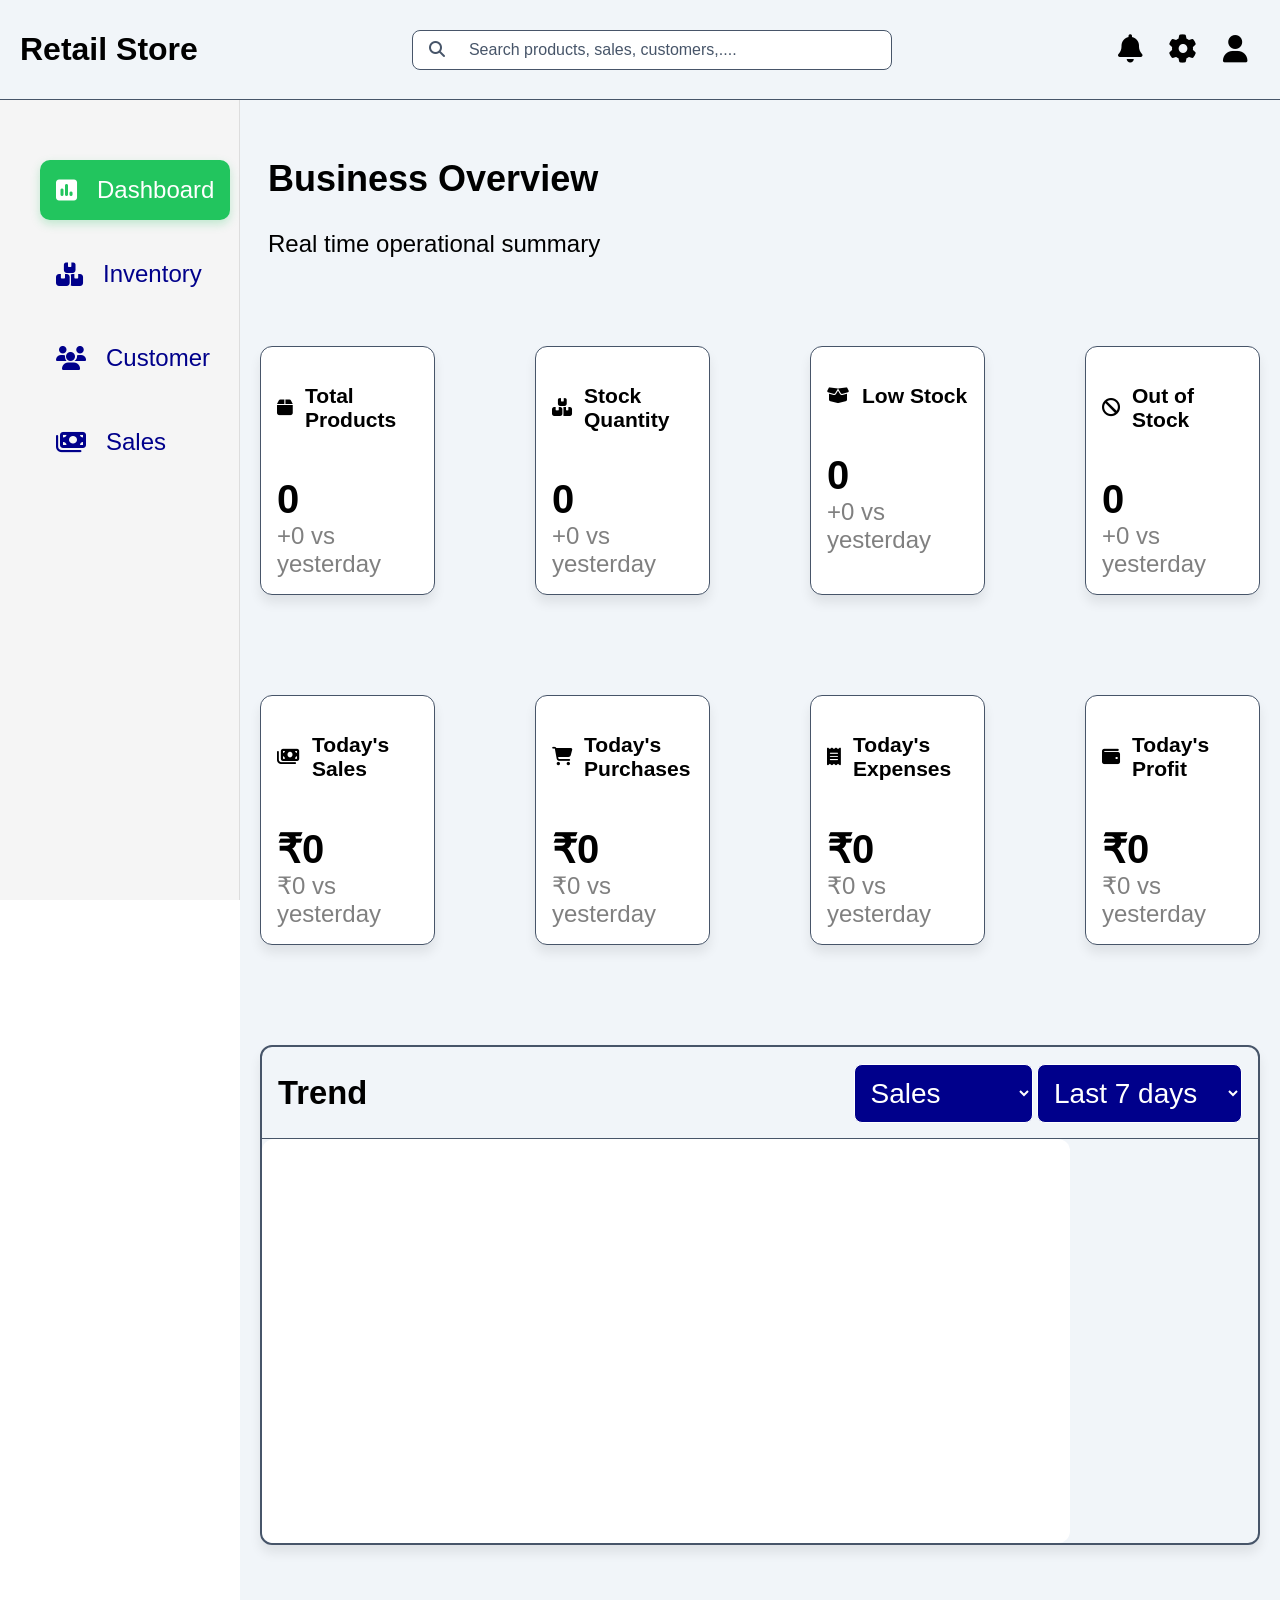
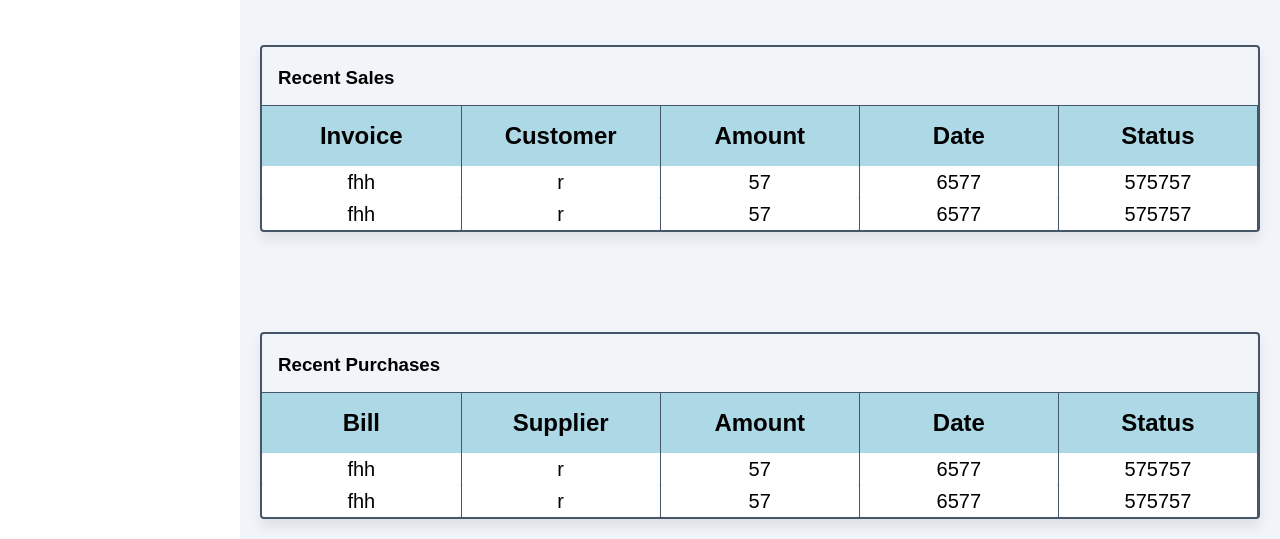
==== commit 5942ddc1: "sales css completed" ====
--- a/index.html
+++ b/index.html
@@ -4,9 +4,9 @@
     <meta charset="UTF-8">
     <meta name="viewport" content="width=device-width, initial-scale=1.0">
     <link rel="stylesheet" href="https://cdnjs.cloudflare.com/ajax/libs/font-awesome/6.7.2/css/all.min.css">
+    <link rel="stylesheet" href="./css/layout.css">
+    <link rel="stylesheet" href="./css/components.css">    
     <link rel="stylesheet" href="./css/dashboard.css">
-    <link rel="stylesheet" href="./css/layout.css">
-    <link rel="stylesheet" href="./css/components.css">
     <title>Retail Management System</title>
 </head>
 <body>
@@ -39,9 +39,6 @@
                     <a href="inventory.html"><i class="fa-solid fa-boxes-stacked"></i>Inventory</a>
                     <a href="customer.html"><i class="fa-solid fa-users"></i>Customer</a>
                     <a href="sales.html"><i class="fa-solid fa-money-bills"></i>Sales</a>
-                    <a href="supplier.html"><i class="fa-solid fa-user-group"></i>Supplier</a>
-                    <a href="purchase.html"><i class="fa-solid fa-cart-shopping"></i>Purchases</a>
-                    <a href="expense.html"><i class="fa-solid fa-receipt"></i>Expenses</a>
                 </nav>
             </aside>
 
--- a/css/components.css
+++ b/css/components.css
@@ -108,17 +108,6 @@
     gap: 24px;
 }
 
-.add-product {
-    padding: 12px;
-    font-size: 16px;
-    background-color: white;
-    color: black;
-    border-radius: 12px;
-    transition: 0.4s;
-    box-shadow: inset 0px 4px 4px black;
-    cursor: pointer;
-}
-
 .filter, .sort {
     width: 80px;
     padding: 12px;
@@ -131,7 +120,7 @@
     cursor: pointer;
 }
 
-.add-product:active, .filter:active, .sort:active {
+.filter:active, .sort:active {
     background-color: black;
     color: white;
     box-shadow: inset 0px -4px 4px white;
